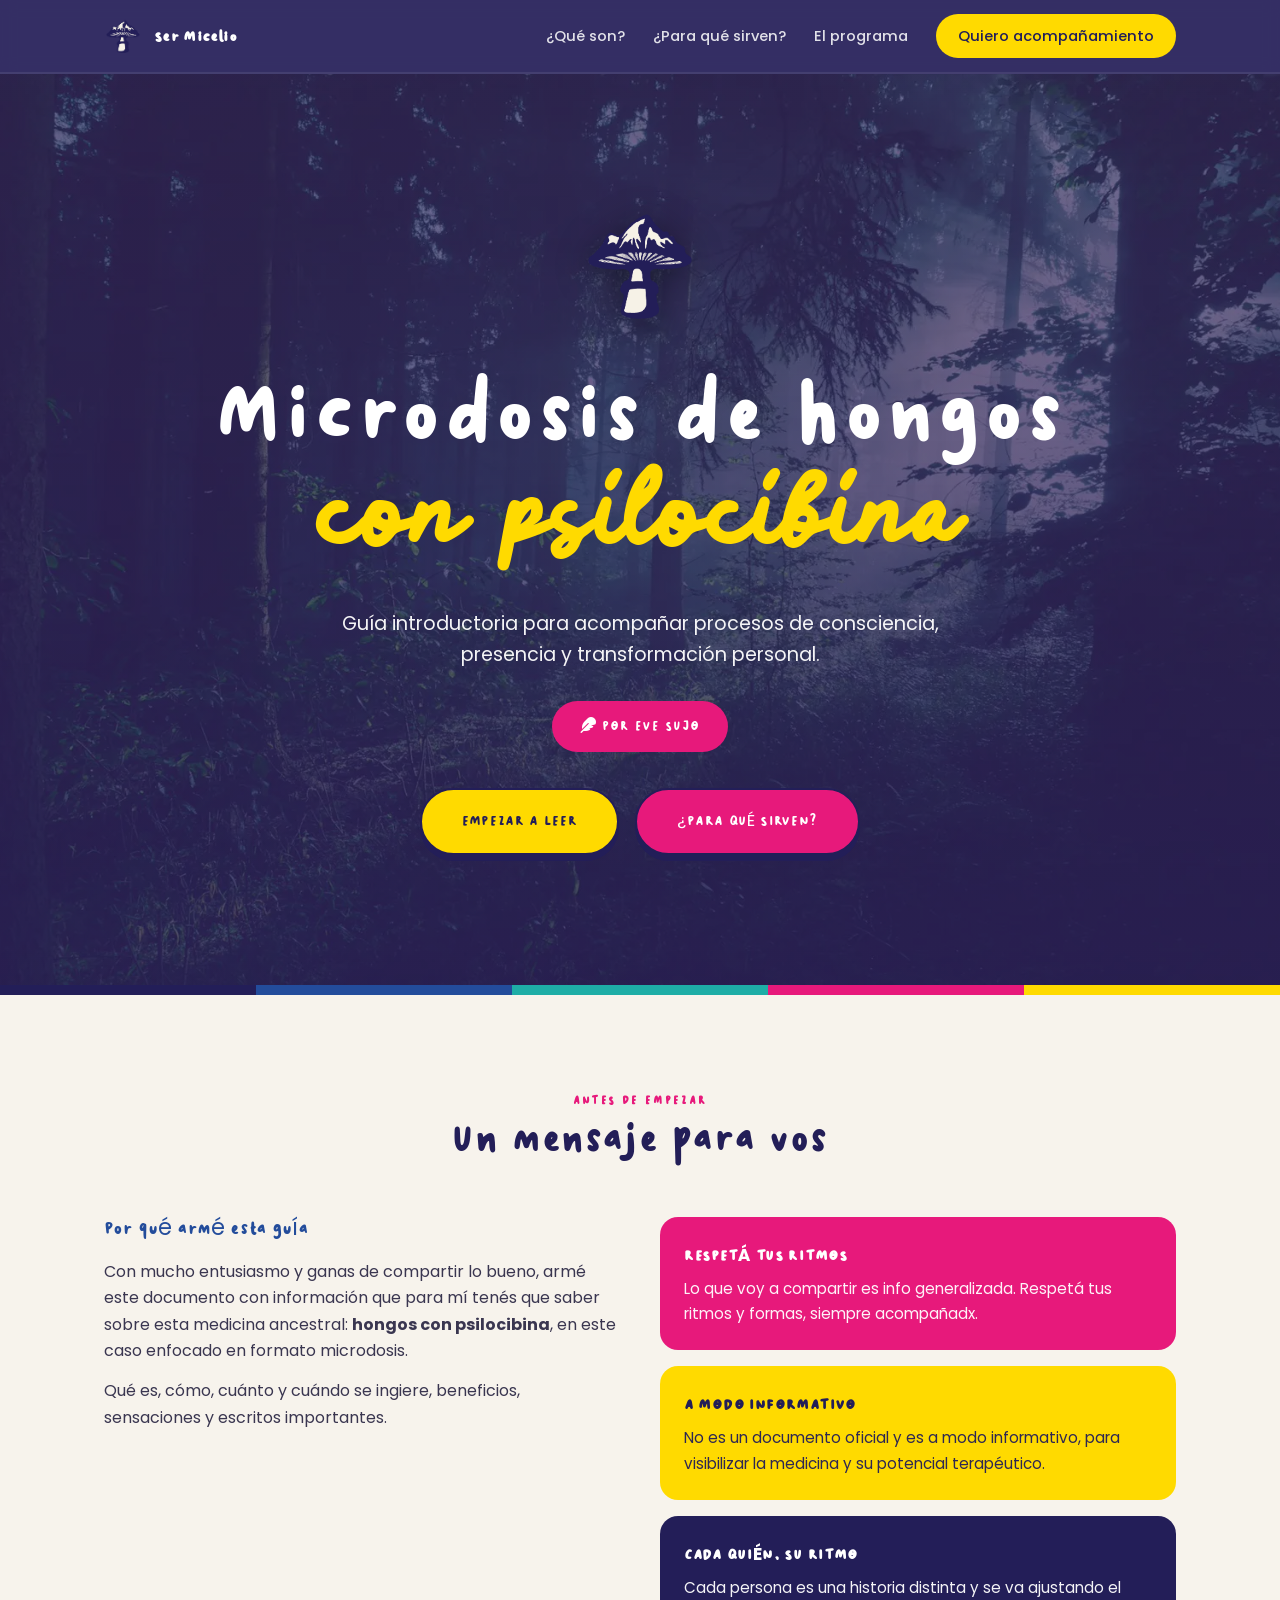
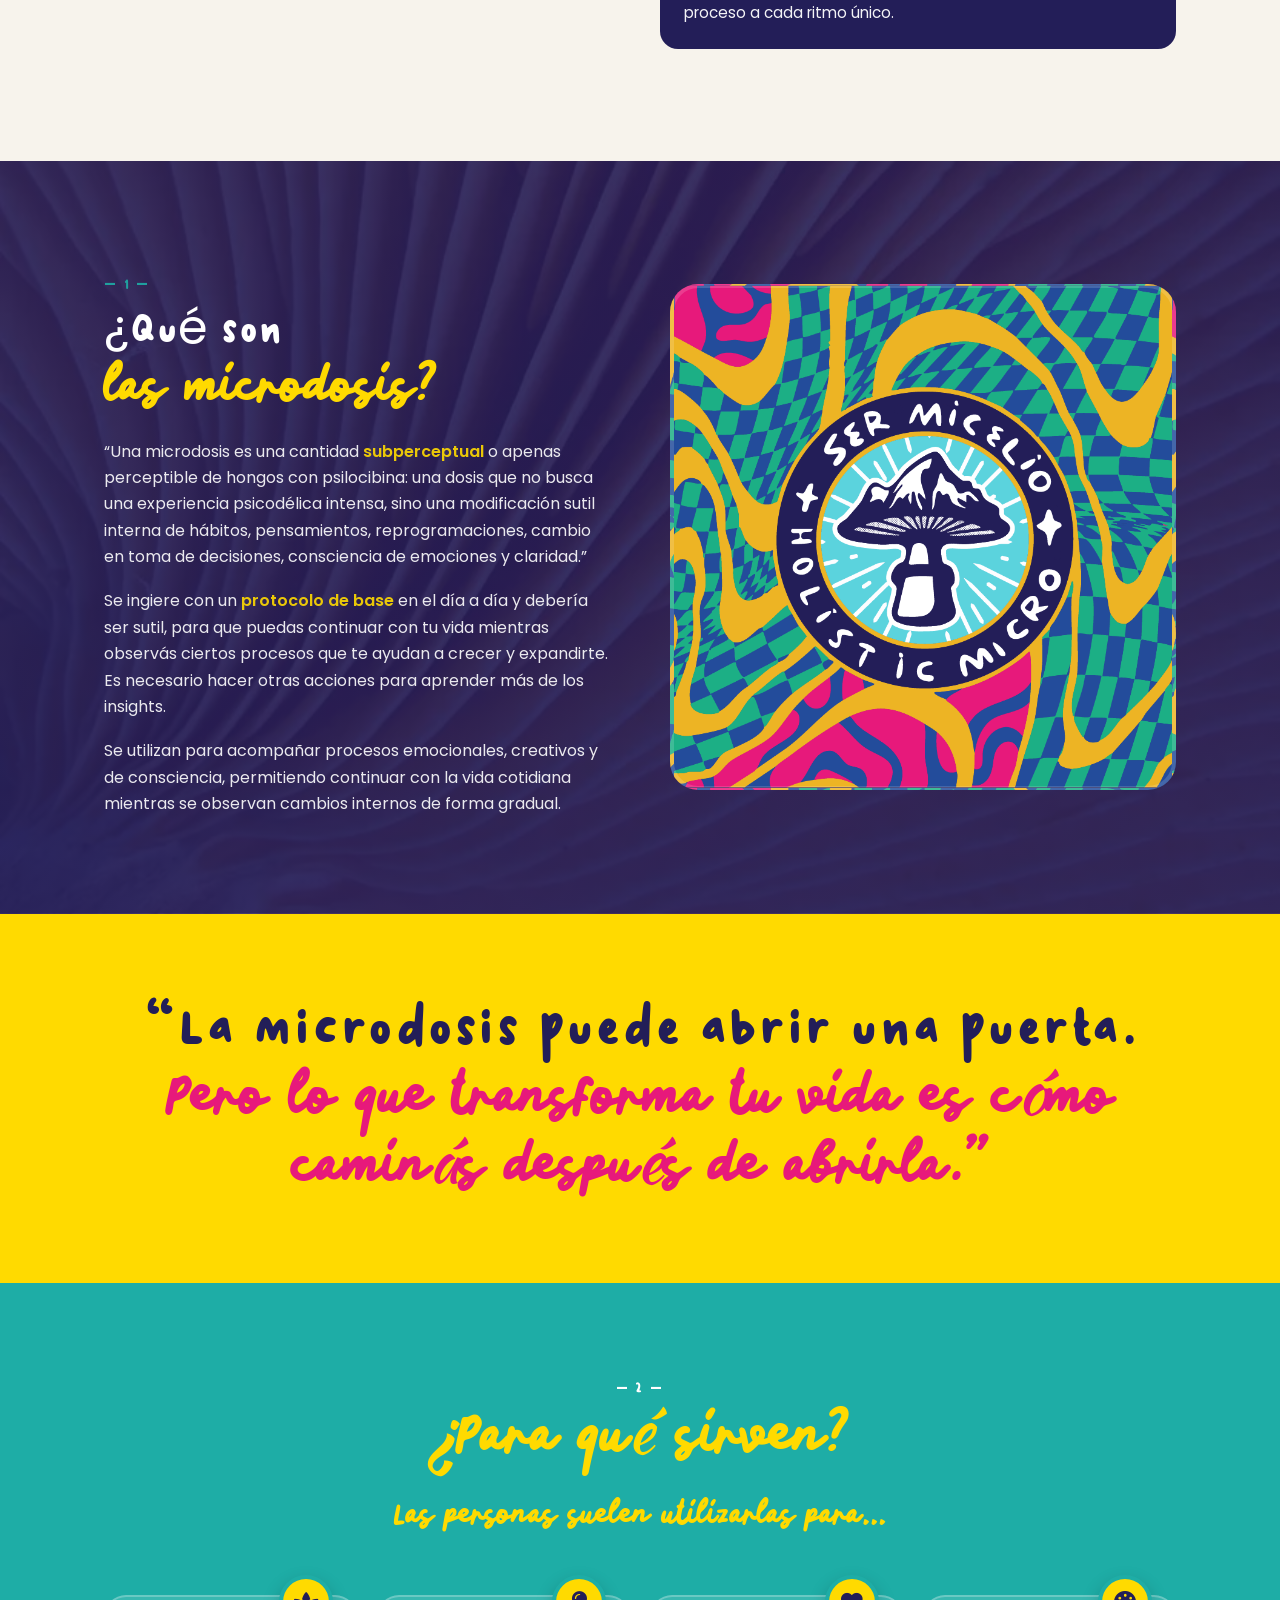
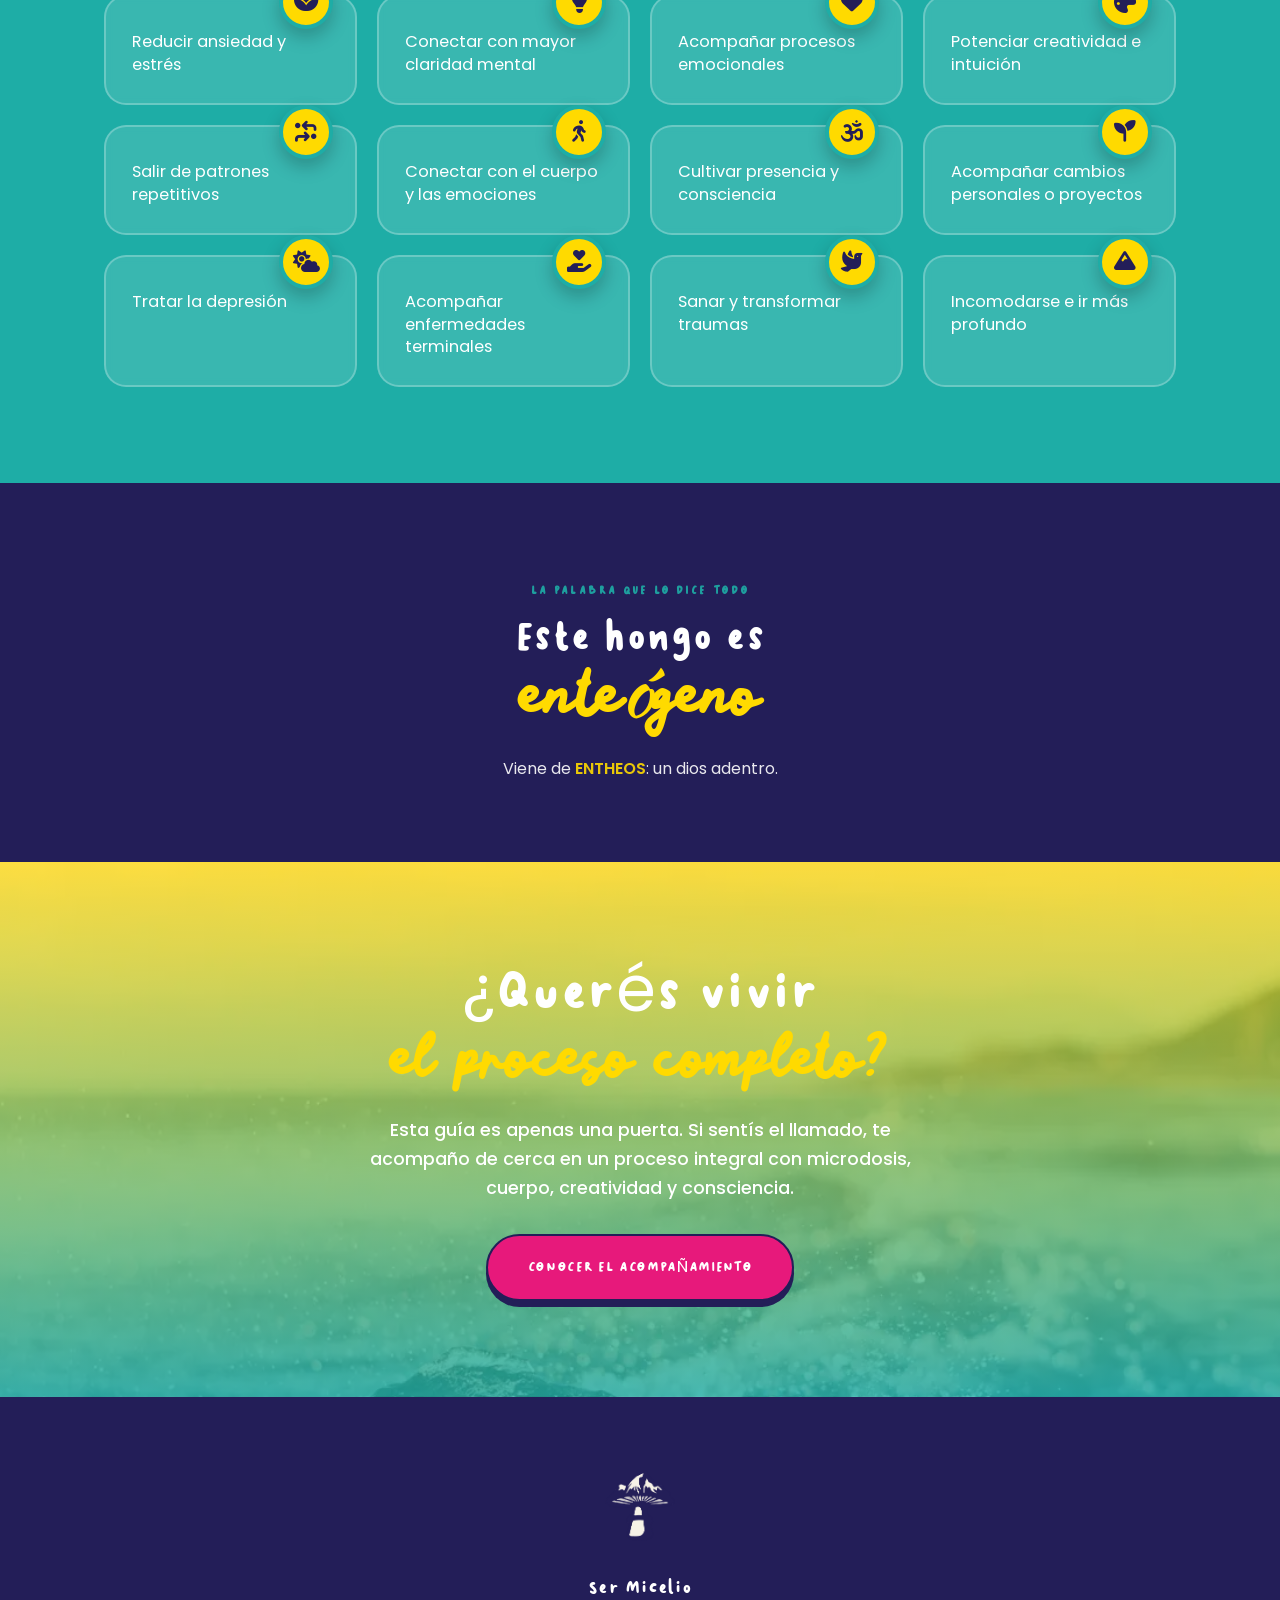
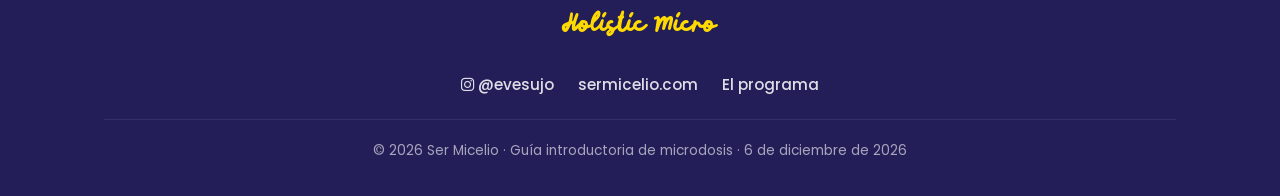
==== guia-microdosis.html @ b193b31f "Sitio Ser Micelio (Eve) Co-Authored-By: Claude Opus 4.8 <noreply@anthropic.com>" ====
<!DOCTYPE html>
<html lang="es">
<head>
<meta charset="UTF-8">
<meta name="viewport" content="width=device-width, initial-scale=1.0">
<title>Microdosis de hongos con psilocibina · Guía introductoria — Ser Micelio</title>
<meta name="description" content="Guía introductoria a las microdosis de hongos con psilocibina: qué son, para qué sirven y cómo acompañan procesos de consciencia, presencia y transformación personal. Por Eve Sujo.">
<link rel="preconnect" href="https://fonts.googleapis.com">
<link rel="preconnect" href="https://fonts.gstatic.com" crossorigin>
<link href="https://fonts.googleapis.com/css2?family=Kaushan+Script&family=Poppins:wght@400;500;600;700;800&display=swap" rel="stylesheet">
<link rel="stylesheet" href="https://cdnjs.cloudflare.com/ajax/libs/font-awesome/6.5.1/css/all.min.css" integrity="sha512-DTOQO9RWCH3ppGqcWaEA1BIZOC6xxalwEsw9c2QQeAIftl+Vegovlnee1c9QX4TctnWMn13TZye+giMm8e2LwA==" crossorigin="anonymous" referrerpolicy="no-referrer">
<link rel="stylesheet" href="styles.css">
</head>
<body>

<nav>
  <div class="wrap">
    <a class="brand" href="#inicio">
      <img src="assets/logo-hongo.png" alt="Ser Micelio">
      <b>Ser Micelio</b>
    </a>
    <button class="nav-toggle" aria-label="Menú" onclick="document.getElementById('navlinks').classList.toggle('open')"><i class="fa-solid fa-bars"></i></button>
    <div class="nav-links" id="navlinks">
      <a href="#que-son">¿Qué son?</a>
      <a href="#para-que">¿Para qué sirven?</a>
      <a href="index.html">El programa</a>
      <a href="index.html#inscribirme" class="nav-cta">Quiero acompañamiento</a>
    </div>
  </div>
</nav>

<!-- HERO / PORTADA (pág. 1) -->
<header class="hero" id="inicio">
  <div class="wrap">
    <img class="logo-top" src="assets/logo-hongo.png" alt="Ser Micelio">
    <h1>Microdosis de hongos<span class="script">con psilocibina</span></h1>
    <p class="lead">Guía introductoria para acompañar procesos de consciencia, presencia y transformación personal.</p>
    <span class="start-pill"><i class="fa-solid fa-feather"></i> Por Eve Sujo</span>
    <div class="btns">
      <a href="#que-son" class="btn">Empezar a leer</a>
      <a href="#para-que" class="btn pink">¿Para qué sirven?</a>
    </div>
  </div>
</header>
<div class="strip"><span class="a"></span><span class="b"></span><span class="c"></span><span class="d"></span><span class="e"></span></div>

<!-- INTRO (pág. 2) -->
<section class="section info" id="intro">
  <div class="wrap">
    <div class="head">
      <p class="eyebrow">Antes de empezar</p>
      <h2>Un mensaje para vos</h2>
    </div>
    <div class="info-cols">
      <div class="tools">
        <h3>Por qué armé esta guía</h3>
        <p style="color:#3a3650;margin-bottom:14px">Con mucho entusiasmo y ganas de compartir lo bueno, armé este documento con información que para mí tenés que saber sobre esta medicina ancestral: <strong>hongos con psilocibina</strong>, en este caso enfocado en formato microdosis.</p>
        <p style="color:#3a3650">Qué es, cómo, cuánto y cuándo se ingiere, beneficios, sensaciones y escritos importantes.</p>
      </div>
      <div class="notes">
        <div class="note-card pink">
          <h4>Respetá tus ritmos</h4>
          <p>Lo que voy a compartir es info generalizada. Respetá tus ritmos y formas, siempre acompañadx.</p>
        </div>
        <div class="note-card yellow">
          <h4>A modo informativo</h4>
          <p>No es un documento oficial y es a modo informativo, para visibilizar la medicina y su potencial terapéutico.</p>
        </div>
        <div class="note-card">
          <h4>Cada quién, su ritmo</h4>
          <p>Cada persona es una historia distinta y se va ajustando el proceso a cada ritmo único.</p>
        </div>
      </div>
    </div>
  </div>
</section>

<!-- 1. ¿QUÉ SON LAS MICRODOSIS? (pág. 3) -->
<section class="section micro photobg" id="que-son">
  <div class="wrap">
    <div class="ttl">
      <p class="eyebrow">— 1 —</p>
      <h2>¿Qué son<span class="script">las microdosis?</span></h2>
      <p>“Una microdosis es una cantidad <strong>subperceptual</strong> o apenas perceptible de hongos con psilocibina: una dosis que no busca una experiencia psicodélica intensa, sino una modificación sutil interna de hábitos, pensamientos, reprogramaciones, cambio en toma de decisiones, consciencia de emociones y claridad.”</p>
      <p>Se ingiere con un <strong>protocolo de base</strong> en el día a día y debería ser sutil, para que puedas continuar con tu vida mientras observás ciertos procesos que te ayudan a crecer y expandirte. Es necesario hacer otras acciones para aprender más de los insights.</p>
      <p>Se utilizan para acompañar procesos emocionales, creativos y de consciencia, permitiendo continuar con la vida cotidiana mientras se observan cambios internos de forma gradual.</p>
    </div>
    <div class="art" role="img" aria-label="Sello Ser Micelio Holistic Micro"></div>
  </div>
</section>

<!-- Cita destacada -->
<section class="section final" style="padding:80px 0">
  <div class="wrap">
    <h2>“La microdosis puede abrir una puerta.<span class="script">Pero lo que transforma tu vida es cómo caminás después de abrirla.”</span></h2>
  </div>
</section>

<!-- 2. ¿PARA QUÉ SIRVEN? (pág. 4) -->
<section class="section benefits" id="para-que">
  <div class="wrap">
    <p class="eyebrow">— 2 —</p>
    <h2 class="script">¿Para qué sirven?</h2>
    <p class="benefits-lead">Las personas suelen utilizarlas para…</p>
    <div class="benefit-grid">
      <div class="benefit-card"><div class="ico"><i class="fa-solid fa-spa"></i></div><h3>Reducir ansiedad y estrés</h3></div>
      <div class="benefit-card"><div class="ico"><i class="fa-solid fa-lightbulb"></i></div><h3>Conectar con mayor claridad mental</h3></div>
      <div class="benefit-card"><div class="ico"><i class="fa-solid fa-heart"></i></div><h3>Acompañar procesos emocionales</h3></div>
      <div class="benefit-card"><div class="ico"><i class="fa-solid fa-palette"></i></div><h3>Potenciar creatividad e intuición</h3></div>
      <div class="benefit-card"><div class="ico"><i class="fa-solid fa-arrows-turn-to-dots"></i></div><h3>Salir de patrones repetitivos</h3></div>
      <div class="benefit-card"><div class="ico"><i class="fa-solid fa-person-walking"></i></div><h3>Conectar con el cuerpo y las emociones</h3></div>
      <div class="benefit-card"><div class="ico"><i class="fa-solid fa-om"></i></div><h3>Cultivar presencia y consciencia</h3></div>
      <div class="benefit-card"><div class="ico"><i class="fa-solid fa-seedling"></i></div><h3>Acompañar cambios personales o proyectos</h3></div>
      <div class="benefit-card"><div class="ico"><i class="fa-solid fa-cloud-sun"></i></div><h3>Tratar la depresión</h3></div>
      <div class="benefit-card"><div class="ico"><i class="fa-solid fa-hand-holding-heart"></i></div><h3>Acompañar enfermedades terminales</h3></div>
      <div class="benefit-card"><div class="ico"><i class="fa-solid fa-dove"></i></div><h3>Sanar y transformar traumas</h3></div>
      <div class="benefit-card"><div class="ico"><i class="fa-solid fa-mountain"></i></div><h3>Incomodarse e ir más profundo</h3></div>
    </div>
  </div>
</section>

<!-- ENTEÓGENO -->
<section class="section micro" style="padding:80px 0">
  <div class="wrap" style="display:block;text-align:center">
    <p class="eyebrow" style="color:var(--teal)">La palabra que lo dice todo</p>
    <h2 style="margin-top:8px">Este hongo es<span class="script" style="color:var(--yellow);display:block;font-size:clamp(2.6rem,7vw,4.2rem)">enteógeno</span></h2>
    <p style="max-width:620px;margin:18px auto 0">Viene de <strong>ENTHEOS</strong>: un dios adentro.</p>
  </div>
</section>

<!-- FINAL CTA -->
<section class="section final photobg" id="seguir">
  <div class="wrap">
    <h2>¿Querés vivir<span class="script">el proceso completo?</span></h2>
    <p>Esta guía es apenas una puerta. Si sentís el llamado, te acompaño de cerca en un proceso integral con microdosis, cuerpo, creatividad y consciencia.</p>
    <a href="index.html#inscribirme" class="btn">Conocer el acompañamiento</a>
  </div>
</section>

<!-- FOOTER -->
<footer>
  <div class="wrap">
    <img src="assets/logo-hongo.png" alt="Ser Micelio">
    <div class="fbrand">Ser Micelio</div>
    <div class="ftag">Holistic Micro</div>
    <div class="flinks">
      <a href="https://instagram.com/evesujo" target="_blank" rel="noopener"><i class="fa-brands fa-instagram"></i> @evesujo</a>
      <a href="https://www.sermicelio.com" target="_blank" rel="noopener">sermicelio.com</a>
      <a href="index.html">El programa</a>
    </div>
    <p class="copy">© <span id="year"></span> Ser Micelio · Guía introductoria de microdosis · <span id="today"></span></p>
  </div>
</footer>

<script>
  // Fecha dinámica en el footer
  const now = new Date();
  document.getElementById('year').textContent = now.getFullYear();
  document.getElementById('today').textContent = now.toLocaleDateString('es-AR', {day:'numeric', month:'long', year:'numeric'});

  // Cerrar menú mobile al hacer click en un link
  document.querySelectorAll('#navlinks a').forEach(a=>{
    a.addEventListener('click',()=>document.getElementById('navlinks').classList.remove('open'));
  });
</script>
</body>
</html>
---- styles.css ----
@font-face{
  font-family:"Kopi Senja Sans";
  src:url("assets/Kopi Senja Sans.otf") format("opentype");
  font-weight:normal;font-display:swap;
}
@font-face{
  font-family:"Kopi Senja Script";
  src:url("assets/Kopi Senja Script.otf") format("opentype");
  font-weight:normal;font-display:swap;
}
:root{
  --navy:#231E58;
  --blue:#234C9B;
  --teal:#1EADA6;
  --pink:#E7197B;
  --yellow:#FFDA00;
  --cream:#F7F3EC;
  --ink:#1a1733;
  --display:"Kopi Senja Sans","Poppins",sans-serif;
  --script:"Kopi Senja Script","Kaushan Script",cursive;
  --body:"Poppins",sans-serif;
}

*{margin:0;padding:0;box-sizing:border-box}
html{scroll-behavior:smooth}
body{
  font-family:var(--body);
  color:var(--ink);
  background:var(--cream);
  line-height:1.65;
  -webkit-font-smoothing:antialiased;
  overflow-x:hidden;
}
img{max-width:100%;display:block}
a{color:inherit;text-decoration:none}

.wrap{max-width:1120px;margin:0 auto;padding:0 24px}
.section{padding:96px 0}
.eyebrow{
  font-family:var(--display);
  letter-spacing:.18em;
  text-transform:uppercase;
  font-size:.82rem;
  font-weight:700;
}
h1,h2,h3{font-family:var(--display);line-height:1.05;font-weight:400}
.script{font-family:var(--script);font-weight:400;line-height:1.08;padding-top:.06em}

.btn{
  display:inline-block;
  font-family:var(--display);
  font-size:1.05rem;
  letter-spacing:.04em;
  text-transform:uppercase;
  padding:18px 40px;
  border-radius:60px;
  background:var(--yellow);
  color:var(--navy);
  border:2px solid var(--navy);
  transition:transform .25s ease, box-shadow .25s ease;
  box-shadow:0 6px 0 var(--navy);
}
.btn:hover{transform:translateY(-3px);box-shadow:0 9px 0 var(--navy)}
.btn.pink{background:var(--pink);color:#fff}
.btn.pink:hover{box-shadow:0 9px 0 var(--navy)}

/* ---------- NAV ---------- */
nav{
  position:sticky;top:0;z-index:50;
  background:rgba(35,30,88,.92);
  backdrop-filter:blur(8px);
  border-bottom:2px solid rgba(255,255,255,.08);
}
nav .wrap{display:flex;align-items:center;justify-content:space-between;height:72px}
.brand{display:flex;align-items:center;gap:12px;color:#fff}
.brand img{width:38px}
.brand b{font-family:var(--display);font-size:1.15rem;letter-spacing:.02em}
.nav-links{display:flex;gap:28px;align-items:center}
.nav-links a{color:#fff;font-size:.92rem;font-weight:500;opacity:.85;transition:opacity .2s}
.nav-links a:hover{opacity:1}
.nav-cta{
  background:var(--yellow);color:var(--navy)!important;
  padding:10px 22px;border-radius:40px;font-weight:700;opacity:1!important;
}
.nav-toggle{display:none}

/* ---------- HERO ---------- */
.hero{
  position:relative;
  background:
    linear-gradient(rgba(35,30,88,.62),rgba(35,30,88,.78)),
    url("assets/hero.webp") center/cover;
  color:#fff;
  text-align:center;
  padding:120px 0 130px;
}
.hero .logo-top{width:120px;margin:0 auto 26px;filter:drop-shadow(0 6px 18px rgba(0,0,0,.4))}
.hero h1{font-size:clamp(3rem,9vw,6.2rem);letter-spacing:.01em}
.hero .script{
  display:block;
  color:var(--yellow);
  font-size:clamp(3.4rem,11vw,7rem);
  margin-top:-.1em;
}
.hero p.lead{
  font-size:1.2rem;max-width:620px;margin:26px auto 0;
  font-weight:400;opacity:.95;
}
.hero .start-pill{
  display:inline-block;margin:30px 0 36px;
  background:var(--pink);color:#fff;
  font-family:var(--display);letter-spacing:.06em;text-transform:uppercase;
  padding:12px 28px;border-radius:50px;font-size:1rem;
}
.hero .btns{display:flex;gap:16px;justify-content:center;flex-wrap:wrap}

/* color strip */
.strip{display:flex;height:10px}
.strip span{flex:1}
.strip .a{background:var(--navy)}
.strip .b{background:var(--blue)}
.strip .c{background:var(--teal)}
.strip .d{background:var(--pink)}
.strip .e{background:var(--yellow)}

/* ---------- INTRO / BENEFITS ---------- */
.benefits{background:var(--teal);color:#fff;text-align:center}
.benefits .script{color:var(--yellow);font-size:clamp(2.6rem,7vw,4rem)}
.benefits h2{font-size:clamp(1.8rem,4vw,2.4rem);margin-bottom:8px}
.benefit-grid{
  display:grid;grid-template-columns:repeat(auto-fit,minmax(250px,1fr));
  gap:20px;margin-top:50px;text-align:left;
}
.benefit-card{
  position:relative;
  background:rgba(255,255,255,.12);
  border:2px solid rgba(255,255,255,.25);
  border-radius:22px;padding:34px 26px 26px;
  backdrop-filter:blur(4px);
  transition:transform .25s, background .25s;
}
.benefit-card:hover{transform:translateY(-6px);background:rgba(255,255,255,.2)}
.benefit-card .ico{
  position:absolute;top:-22px;right:22px;
  width:54px;height:54px;border-radius:50%;
  display:flex;align-items:center;justify-content:center;
  background:var(--yellow);color:var(--navy);font-size:1.35rem;
  border:4px solid var(--teal);box-shadow:0 8px 18px rgba(0,0,0,.22);
}
.benefit-card h3{font-size:1.25rem;line-height:1.15}

/* ---------- MICRODOSIS ---------- */
.micro{background:var(--navy);color:#fff}
.micro .wrap{display:grid;grid-template-columns:1fr 1fr;gap:60px;align-items:center}
.micro .ttl .eyebrow{color:var(--teal)}
.micro h2{font-size:clamp(2rem,5vw,3rem);margin:8px 0 4px}
.micro h2 .script{color:var(--yellow);display:block;font-size:clamp(2.4rem,6vw,3.6rem)}
.micro p{margin-top:18px;opacity:.9}
.micro strong{color:var(--yellow);font-weight:600}
.micro .art{
  aspect-ratio:1;border-radius:28px;overflow:hidden;
  background:url("assets/logo-sello.png") center/cover;
  border:4px solid rgba(255,255,255,.15);
}

/* ---------- INFO GENERAL ---------- */
.info{background:var(--cream)}
.info .head{text-align:center;margin-bottom:54px}
.info .head .eyebrow{color:var(--pink)}
.info h2{font-size:clamp(2rem,5vw,3rem);color:var(--navy)}
.info-cols{display:grid;grid-template-columns:1fr 1fr;gap:40px}
.tools h3,.notes h3{color:var(--blue);font-size:1.4rem;margin-bottom:18px}
.tool-list{list-style:none;display:flex;flex-direction:column;gap:12px}
.tool-list li{
  background:#fff;border-left:6px solid var(--teal);
  padding:14px 18px;border-radius:12px;font-weight:500;
  box-shadow:0 4px 14px rgba(35,30,88,.06);
}
.note-card{
  background:var(--navy);color:#fff;border-radius:18px;
  padding:24px;margin-bottom:16px;
}
.note-card.pink{background:var(--pink)}
.note-card.yellow{background:var(--yellow);color:var(--navy)}
.note-card h4{font-family:var(--display);font-size:1.1rem;letter-spacing:.04em;margin-bottom:6px;text-transform:uppercase}
.note-card p{font-size:.95rem;opacity:.95}

/* ---------- ORGANIZA ---------- */
.org{background:var(--pink);color:#fff;text-align:center}
.org h2{font-size:clamp(2rem,5vw,3rem)}
.org h2 .script{color:var(--yellow);display:block}
.org-grid{
  display:grid;grid-template-columns:repeat(3,1fr);gap:24px;margin-top:50px;text-align:left;
}
.org-card{background:rgba(255,255,255,.14);border:2px solid rgba(255,255,255,.3);border-radius:22px;padding:30px}
.org-card .big{font-family:var(--display);font-size:2.6rem;color:var(--yellow);line-height:1}
.org-card h3{font-size:1.3rem;margin:6px 0 10px}
.org-card ul{list-style:none;font-size:.95rem;display:flex;flex-direction:column;gap:6px}
.org-card ul li{position:relative;padding-left:26px}
.org-card ul li::before{content:"\f06c";font-family:"Font Awesome 6 Free";font-weight:900;color:var(--yellow);position:absolute;left:0;top:2px;font-size:.9em}

/* ---------- ENCUENTROS / TIMELINE ---------- */
.enc{background:var(--cream)}
.enc .head{text-align:center;margin-bottom:60px}
.enc .head .eyebrow{color:var(--teal)}
.enc h2{font-size:clamp(2rem,5vw,3rem);color:var(--navy)}
.timeline{position:relative;max-width:840px;margin:0 auto;padding-left:36px}
.timeline::before{content:"";position:absolute;left:8px;top:6px;bottom:6px;width:4px;background:var(--blue);border-radius:4px}
.tl-item{position:relative;margin-bottom:30px}
.tl-item::before{
  content:"";position:absolute;left:-35px;top:6px;width:18px;height:18px;
  border-radius:50%;background:var(--pink);border:4px solid var(--cream);box-shadow:0 0 0 3px var(--pink);
}
.tl-card{background:#fff;border-radius:16px;padding:22px 26px;box-shadow:0 6px 20px rgba(35,30,88,.07)}
.tl-card .date{
  display:inline-block;background:var(--yellow);color:var(--navy);
  font-family:var(--display);font-weight:700;letter-spacing:.04em;
  padding:4px 14px;border-radius:30px;font-size:.82rem;margin-bottom:10px;
}
.tl-card h3{color:var(--blue);font-size:1.35rem;margin-bottom:6px}
.tl-card p{font-size:.96rem;color:#444}
.tl-card .guest{color:var(--pink);font-weight:600;font-size:.9rem}

/* ---------- TESTIMONIOS ---------- */
.testi{background:var(--blue);color:#fff;text-align:center}
.testi h2{font-size:clamp(2rem,5vw,3rem)}
.testi h2 .script{color:var(--yellow);display:block}
.testi-grid{display:grid;grid-template-columns:repeat(auto-fit,minmax(280px,1fr));gap:24px;margin-top:50px;text-align:left}
.quote{
  background:rgba(255,255,255,.12);border-radius:20px;padding:28px;
  border-top:5px solid var(--yellow);font-size:1rem;position:relative;
}
.quote::before{content:"\201C";font-family:Georgia,serif;font-size:4rem;color:var(--yellow);line-height:0;position:absolute;top:30px;left:18px;opacity:.4}
.quote p{padding-top:14px}

/* ---------- SOBRE MI ---------- */
.about{background:var(--cream)}
.about .wrap{display:grid;grid-template-columns:.85fr 1.15fr;gap:56px;align-items:center}
.about .pic{
  aspect-ratio:3/4;border-radius:24px;overflow:hidden;
  background:linear-gradient(160deg,var(--teal),var(--navy));
  display:flex;align-items:flex-end;justify-content:center;position:relative;
}
.about .pic img{width:100%;height:100%;object-fit:cover;margin-bottom:0}
.about .eyebrow{color:var(--pink)}
.about h2{font-size:clamp(2rem,5vw,3rem);color:var(--navy);margin:6px 0 18px}
.about h2 .script{color:var(--teal);display:block;font-size:clamp(2.6rem,6vw,3.8rem)}
.about p{margin-bottom:14px;color:#3a3650}
.about .creds{display:flex;flex-wrap:wrap;gap:8px;margin:18px 0}
.about .creds span{background:var(--navy);color:#fff;padding:6px 14px;border-radius:30px;font-size:.82rem;font-weight:500}
.about .social{display:flex;gap:18px;align-items:center;margin-top:18px;font-weight:600}
.about .social a{color:var(--pink)}

/* ---------- INVERSION ---------- */
.invest{background:var(--navy);color:#fff;text-align:center}
.invest h2{font-size:clamp(2rem,5vw,3rem)}
.invest h2 .script{color:var(--yellow);display:block;font-size:clamp(2.6rem,7vw,4rem)}
.price-grid{display:grid;grid-template-columns:1fr 1fr;gap:26px;max-width:760px;margin:46px auto 0}
.price{
  background:rgba(255,255,255,.06);border:2px solid rgba(255,255,255,.2);
  border-radius:24px;padding:38px 30px;
}
.price.feat{background:var(--teal);border-color:var(--teal)}
.price .where{font-family:var(--display);letter-spacing:.06em;text-transform:uppercase;font-size:.9rem;opacity:.85}
.price .num{font-family:var(--display);font-size:2.8rem;margin:10px 0 4px;color:var(--yellow)}
.price.feat .num{color:#fff}
.price small{opacity:.85}
.invest .fine{max-width:640px;margin:36px auto 0;font-size:.92rem;opacity:.85}
.invest .disc{
  max-width:680px;margin:28px auto 0;font-size:.84rem;
  background:rgba(231,25,123,.18);border:1px solid rgba(231,25,123,.5);
  border-radius:14px;padding:18px 22px;opacity:.95;
}

/* ---------- FINAL CTA ---------- */
.final{background:var(--yellow);color:var(--navy);text-align:center}
.final h2{font-size:clamp(2.2rem,6vw,4rem)}
.final h2 .script{display:block;color:var(--pink)}
.final p{max-width:560px;margin:18px auto 30px;font-size:1.1rem;font-weight:500}
.final .btn{background:var(--navy);color:#fff;box-shadow:0 6px 0 var(--pink)}
.final .btn:hover{box-shadow:0 9px 0 var(--pink)}

/* ---------- FOOTER ---------- */
footer{background:var(--navy);color:#fff;padding:60px 0 34px;text-align:center}
footer img{width:80px;margin:0 auto 18px}
footer .fbrand{font-family:var(--display);font-size:1.4rem;letter-spacing:.03em}
footer .ftag{font-family:var(--script);color:var(--yellow);font-size:1.8rem;margin-top:-4px}
footer .flinks{display:flex;gap:24px;justify-content:center;margin:22px 0;flex-wrap:wrap}
footer .flinks a{opacity:.85;font-weight:500;font-size:.95rem}
footer .flinks a:hover{opacity:1;color:var(--yellow)}
footer .copy{opacity:.6;font-size:.85rem;margin-top:18px;border-top:1px solid rgba(255,255,255,.12);padding-top:20px}

/* ---------- EXTRAS ---------- */
.benefits-lead{
  font-family:var(--script);color:var(--yellow);
  font-size:clamp(1.6rem,3.6vw,2.2rem);margin-top:14px;
}
.benefits .benefit-card h3{font-size:1.02rem;line-height:1.4;font-weight:400;font-family:var(--body)}

/* regalo / guía inline */
.gift{
  display:inline-flex;align-items:center;gap:10px;
  font-family:var(--display);font-size:1rem;letter-spacing:.03em;text-transform:uppercase;
  padding:15px 30px;border-radius:60px;background:var(--pink);color:#fff;
  border:2px solid rgba(255,255,255,.35);box-shadow:0 6px 0 rgba(0,0,0,.18);
  transition:transform .25s, box-shadow .25s;margin-top:26px;
}
.gift:hover{transform:translateY(-3px);box-shadow:0 9px 0 rgba(0,0,0,.18)}
.gift.teal{background:var(--teal)}
.micro .gift{margin-top:24px;background:var(--yellow);color:var(--navy);border-color:rgba(255,255,255,.5)}
.tools .gift{background:var(--teal);color:#fff;width:100%;justify-content:center;margin-top:22px}

/* ---------- FAQ ---------- */
.faq{background:var(--cream)}
.faq .head{text-align:center;margin-bottom:46px}
.faq .head .eyebrow{color:var(--pink)}
.faq h2{font-size:clamp(2rem,5vw,3rem);color:var(--navy)}
.faq-list{max-width:820px;margin:0 auto;display:flex;flex-direction:column;gap:14px}
.faq-item{background:#fff;border-radius:16px;padding:6px 8px;box-shadow:0 6px 20px rgba(35,30,88,.07);border-left:6px solid var(--teal)}
.faq-item summary{
  cursor:pointer;list-style:none;padding:18px 20px;font-family:var(--display);
  font-size:1.12rem;color:var(--navy);display:flex;justify-content:space-between;align-items:center;gap:16px;
}
.faq-item summary::-webkit-details-marker{display:none}
.faq-item summary::after{content:"+";color:var(--pink);font-size:1.6rem;line-height:1;transition:transform .25s}
.faq-item[open] summary::after{transform:rotate(45deg)}
.faq-item .a{padding:0 20px 20px;color:#3a3650;font-size:.98rem}

/* fondos con foto */
.photobg{position:relative;color:#fff}
.photobg::before{content:"";position:absolute;inset:0;background-size:cover;background-position:center;z-index:0}
.photobg .wrap{position:relative;z-index:1}
.org.photobg::before{
  background-image:linear-gradient(rgba(231,25,123,.82),rgba(35,30,88,.86)),
    url("assets/fondo2.webp");
}
.final.photobg{color:#fff}
.final.photobg::before{
  background-image:linear-gradient(rgba(255,218,0,.72),rgba(30,173,166,.82)),
    url("assets/cierre.webp");
}
.micro.photobg::before{
  background-image:linear-gradient(rgba(35,30,88,.9),rgba(35,30,88,.93)),
    url("assets/fondo.webp");
}
.testi.photobg::before{
  background-image:linear-gradient(rgba(35,76,155,.86),rgba(35,30,88,.9)),
    url("assets/testimonios.webp");
}
.final.photobg h2,.final.photobg p{color:#fff}
.final.photobg h2 .script{color:var(--yellow)}
.final.photobg .btn{background:var(--pink);color:#fff;box-shadow:0 6px 0 var(--navy)}
.final.photobg .btn:hover{box-shadow:0 9px 0 var(--navy)}

/* ---------- RESPONSIVE ---------- */
@media(max-width:860px){
  .section{padding:70px 0}
  .nav-links{
    position:fixed;inset:72px 0 auto 0;background:var(--navy);
    flex-direction:column;padding:24px;gap:18px;display:none;
    border-bottom:2px solid rgba(255,255,255,.1);
  }
  .nav-links.open{display:flex}
  .nav-toggle{display:block;background:none;border:none;color:#fff;font-size:1.6rem;cursor:pointer}
  .micro .wrap,.info-cols,.about .wrap,.price-grid{grid-template-columns:1fr}
  .micro .art{max-width:340px;margin:0 auto}
  .org-grid{grid-template-columns:1fr}
  .about .pic{max-width:340px;margin:0 auto}
}
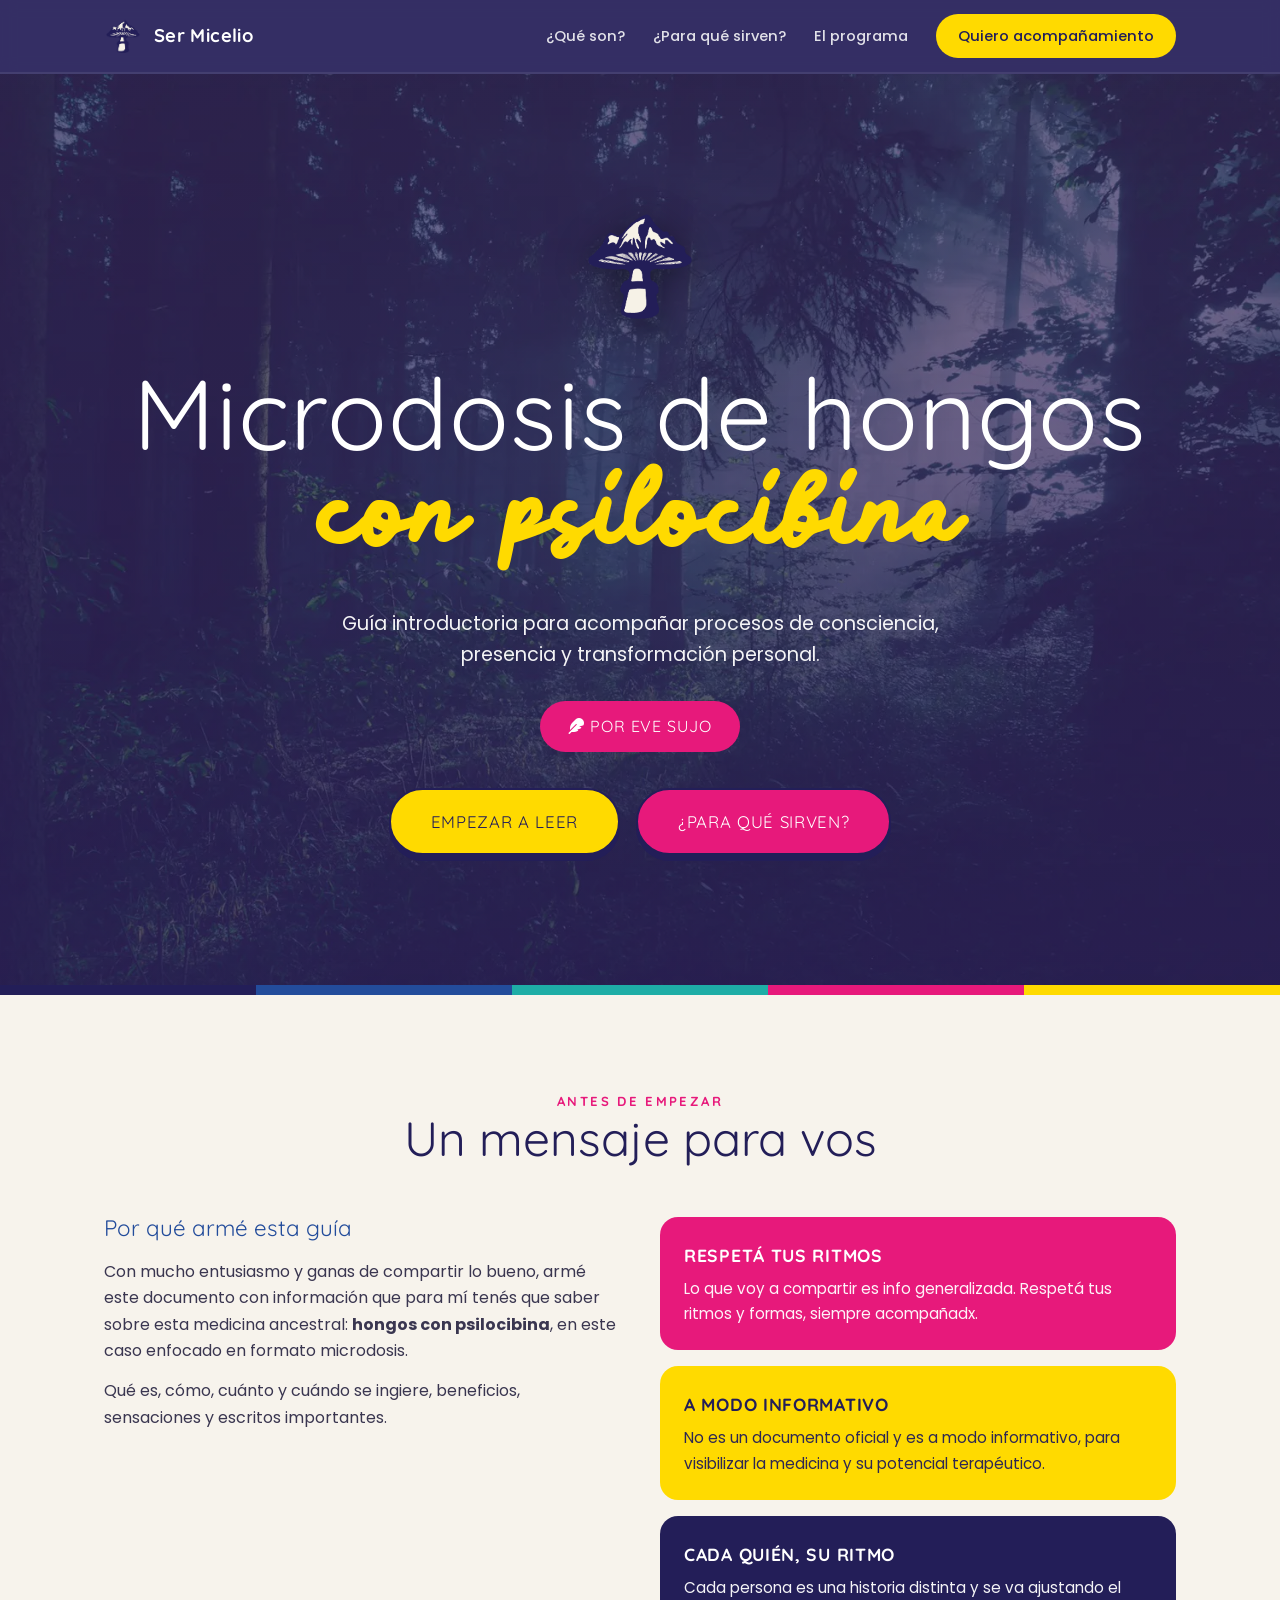
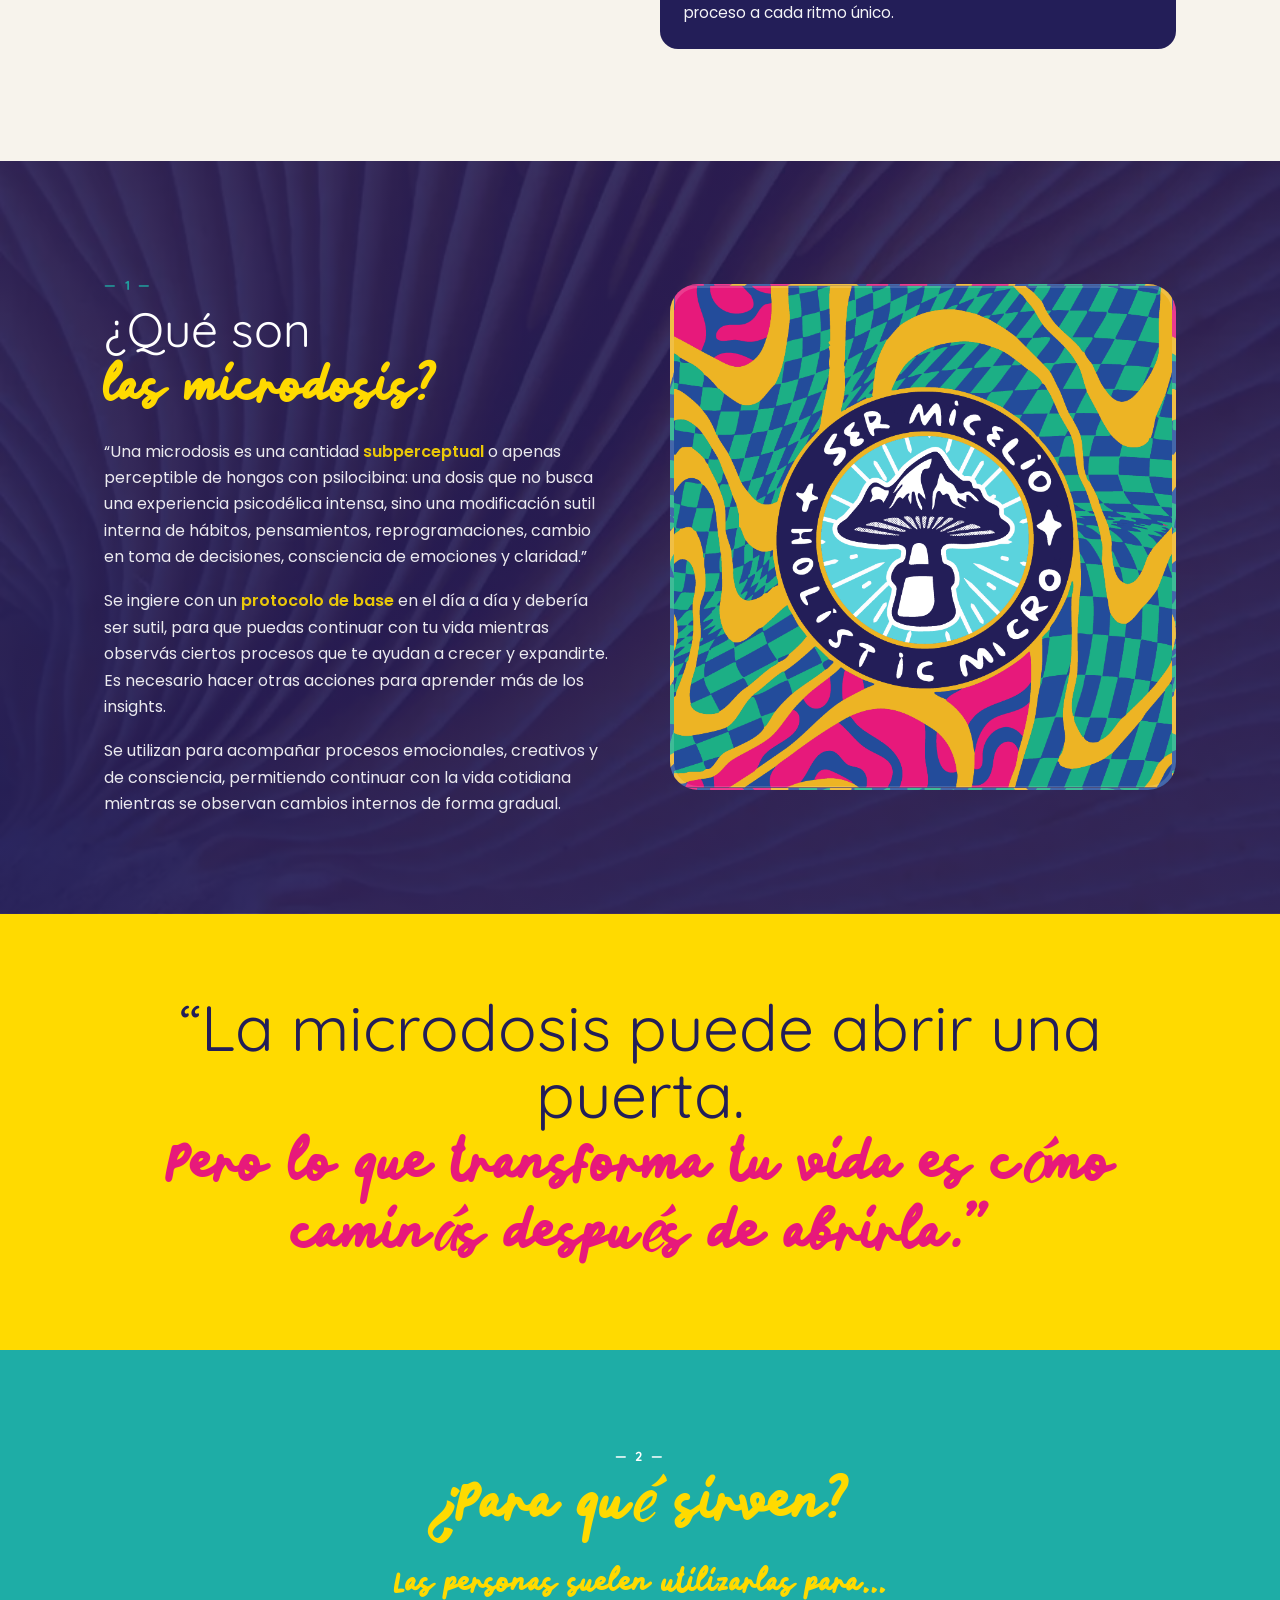
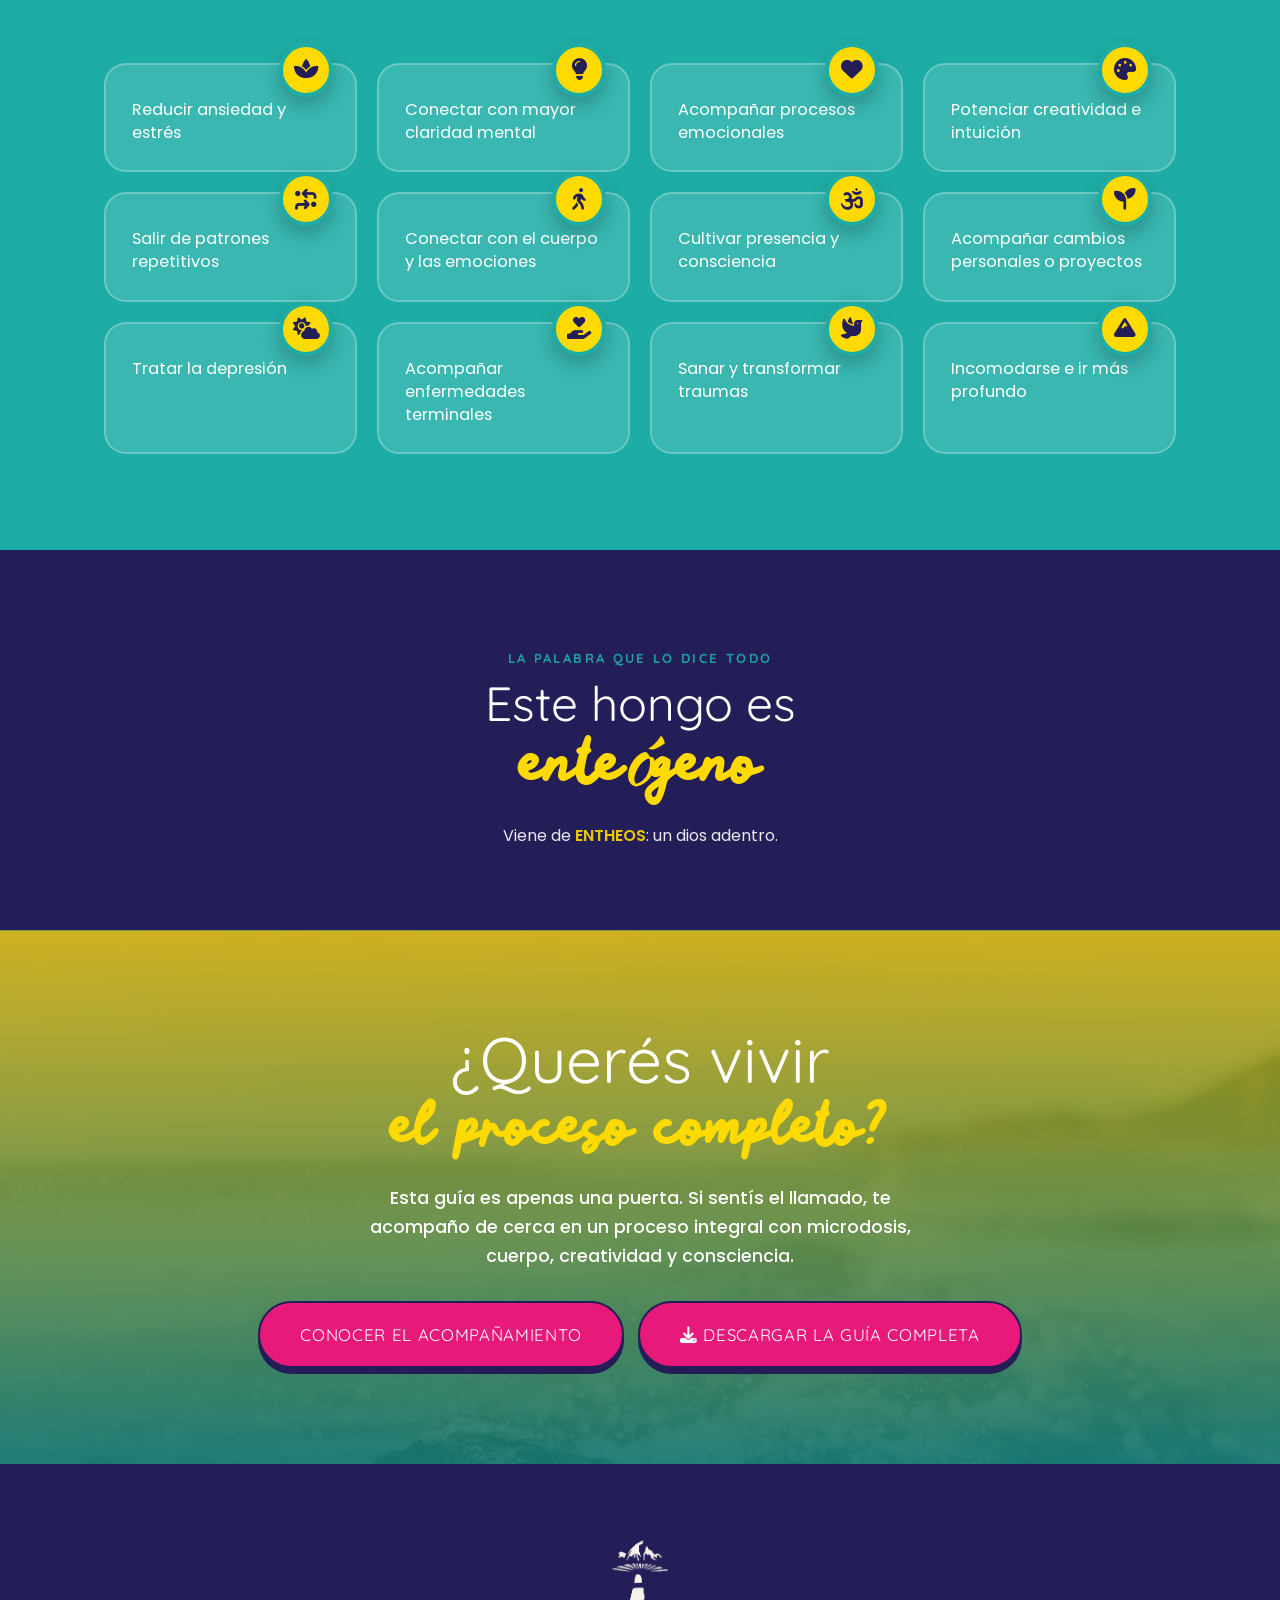
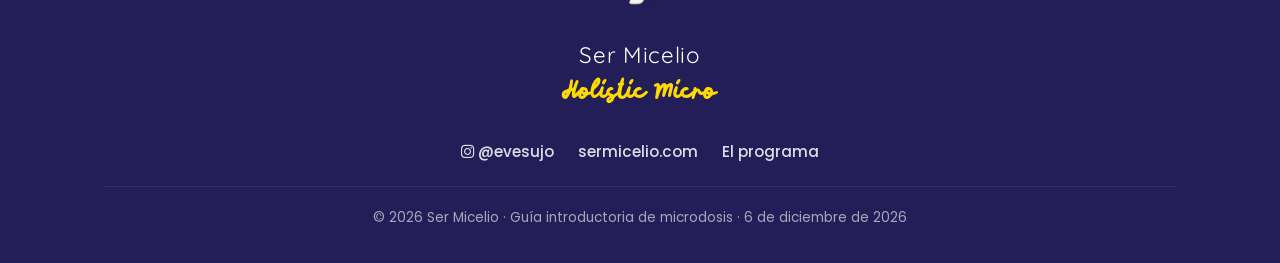
==== commit 0ade4508: "Oscurecer CTA final, lenguaje inclusivo y link de descarga de la guia - Oscurece el fondo de la secc" ====
--- a/guia-microdosis.html
+++ b/guia-microdosis.html
@@ -133,7 +133,10 @@
   <div class="wrap">
     <h2>¿Querés vivir<span class="script">el proceso completo?</span></h2>
     <p>Esta guía es apenas una puerta. Si sentís el llamado, te acompaño de cerca en un proceso integral con microdosis, cuerpo, creatividad y consciencia.</p>
-    <a href="index.html#inscribirme" class="btn">Conocer el acompañamiento</a>
+    <div class="btns" style="display:flex;gap:14px;justify-content:center;flex-wrap:wrap">
+      <a href="index.html#inscribirme" class="btn">Conocer el acompañamiento</a>
+      <a href="https://drive.google.com/file/d/189Aw-Rixn9ev02gCYRHVuD1yDsEnoJVY/view?usp=sharing" class="btn pink" target="_blank" rel="noopener"><i class="fa-solid fa-download"></i> Descargar la guía completa</a>
+    </div>
   </div>
 </section>
 
--- a/styles.css
+++ b/styles.css
@@ -1,8 +1,4 @@
-@font-face{
-  font-family:"Kopi Senja Sans";
-  src:url("assets/Kopi Senja Sans.otf") format("opentype");
-  font-weight:normal;font-display:swap;
-}
+@import url("https://fonts.googleapis.com/css2?family=Quicksand:wght@400;500;600;700&display=swap");
 @font-face{
   font-family:"Kopi Senja Script";
   src:url("assets/Kopi Senja Script.otf") format("opentype");
@@ -16,7 +12,7 @@
   --yellow:#FFDA00;
   --cream:#F7F3EC;
   --ink:#1a1733;
-  --display:"Kopi Senja Sans","Poppins",sans-serif;
+  --display:"Quicksand","Poppins",sans-serif;
   --script:"Kopi Senja Script","Kaushan Script",cursive;
   --body:"Poppins",sans-serif;
 }
@@ -336,7 +332,7 @@
 }
 .final.photobg{color:#fff}
 .final.photobg::before{
-  background-image:linear-gradient(rgba(255,218,0,.72),rgba(30,173,166,.82)),
+  background-image:linear-gradient(rgba(200,168,0,.85),rgba(20,120,115,.92)),
     url("assets/cierre.webp");
 }
 .micro.photobg::before{
